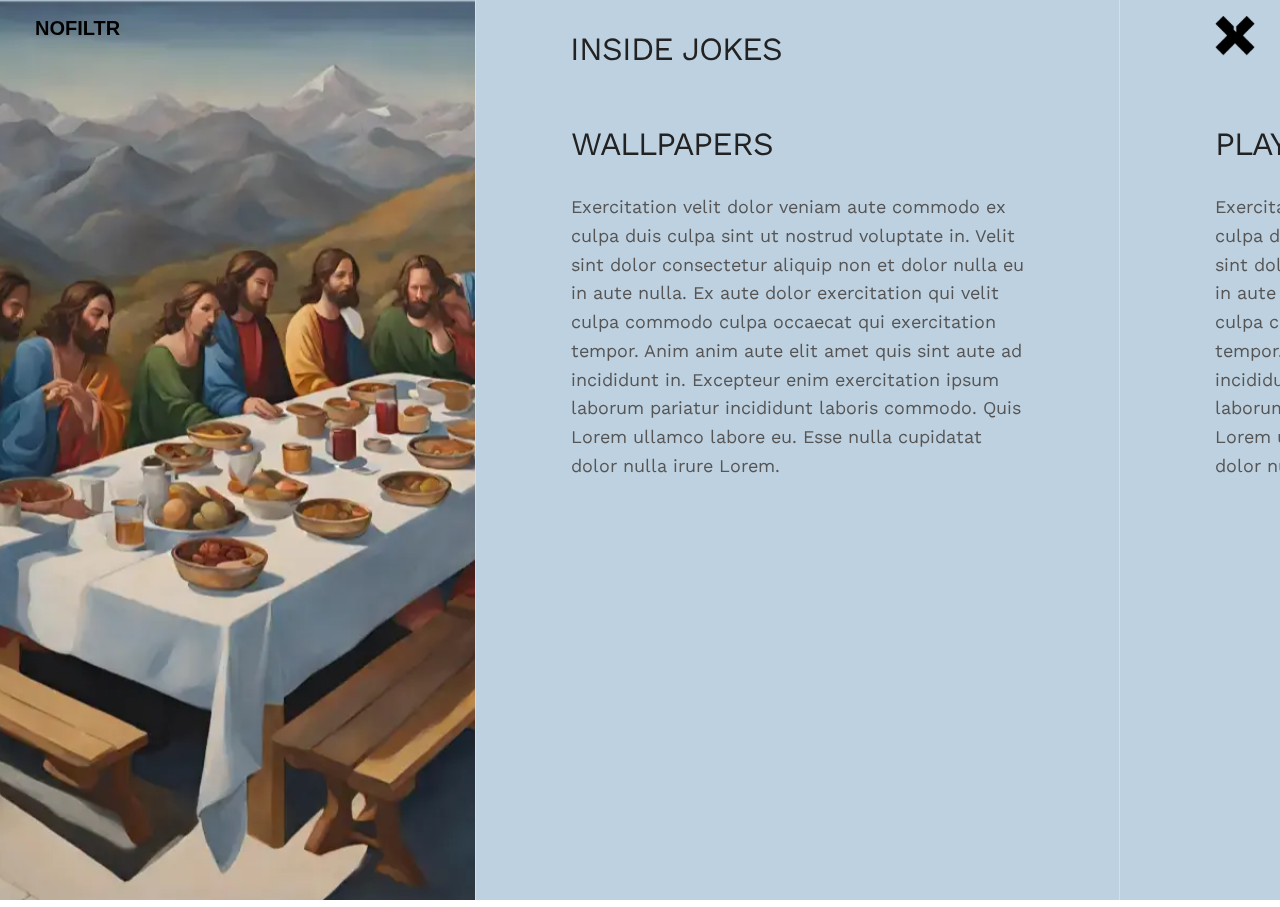
==== inside-jokes.html @ a033dff0 "Initial commit" ====
<!DOCTYPE html>
<html>
	<head>
		<meta charset="utf-8" />
		<meta name="viewport" content="width=device-width, initial-scale=1" />
		<title>Speed Dial</title>
		<link
			href="https://fonts.googleapis.com/css?family=Work+Sans:300,400,500,600,700&display=swap"
			rel="stylesheet" />
		<link rel="stylesheet" href="css/bulma.css" />
		<link rel="stylesheet" href="css/font-awesome.css" />
		<link rel="stylesheet" href="css/linea-arrows-styles.css" />
		<link
			rel="stylesheet"
			href="https://cdnjs.cloudflare.com/ajax/libs/animate.css/4.1.1/animate.min.css" />
		<link rel="stylesheet" href="css/swiper.css" />
		<link rel="stylesheet" href="css/app.css" />
		<script src="js/jquery-3.4.1.min.js"></script>
		<script>
			$(document).ready(function () {
				$("#includedContent").load("/common/header.html");
			});
		</script>
	</head>
	<body style="width: 100%">
		<!-- include header and menu -->
		<div id="includedContent"></div>
		<!-- include header and menu -->
		<div id="wrapper" style="width: 100%; background-color: #bed1e0">
			<div
				class="still-slide work fixed-positioned animate__animated animate__zoomIn"
				data-hash="work-1"
				data-color="#e4c7ae">
				<div class="inner">
					<img src="images/IMG_1639.webp" alt="work 1" />
				</div>
			</div>
			<div class="inner-top">
				<h2 class="is-uppercase">Inside Jokes</h2>
			</div>
			<div
				class="swiper-container is-invisible fixed-right-positioned animate__animated animate__backInLeft"
				id="post-slider">
				<div class="swiper-wrapper">
					<div
						class="swiper-slide service"
						data-hash="work-2"
						data-color="#bed1e0">
						<div class="inner">
							<h2 class="is-uppercase">Wallpapers</h2>
							<p>
								Exercitation velit dolor veniam aute commodo ex culpa duis culpa
								sint ut nostrud voluptate in. Velit sint dolor consectetur
								aliquip non et dolor nulla eu in aute nulla. Ex aute dolor
								exercitation qui velit culpa commodo culpa occaecat qui
								exercitation tempor. Anim anim aute elit amet quis sint aute ad
								incididunt in. Excepteur enim exercitation ipsum laborum
								pariatur incididunt laboris commodo. Quis Lorem ullamco labore
								eu. Esse nulla cupidatat dolor nulla irure Lorem.
							</p>
						</div>
					</div>
					<div
						class="swiper-slide service"
						data-hash="work-2"
						data-color="#bed1e0">
						<div class="inner">
							<h2 class="is-uppercase">PlayList</h2>
							<p>
								Exercitation velit dolor veniam aute commodo ex culpa duis culpa
								sint ut nostrud voluptate in. Velit sint dolor consectetur
								aliquip non et dolor nulla eu in aute nulla. Ex aute dolor
								exercitation qui velit culpa commodo culpa occaecat qui
								exercitation tempor. Anim anim aute elit amet quis sint aute ad
								incididunt in. Excepteur enim exercitation ipsum laborum
								pariatur incididunt laboris commodo. Quis Lorem ullamco labore
								eu. Esse nulla cupidatat dolor nulla irure Lorem.
							</p>
						</div>
					</div>
					<div
						class="swiper-slide service"
						data-hash="work-2"
						data-color="#bed1e0">
						<div class="inner">
							<h2 class="is-uppercase">Movie Posters</h2>
							<p>
								Exercitation velit dolor veniam aute commodo ex culpa duis culpa
								sint ut nostrud voluptate in. Velit sint dolor consectetur
								aliquip non et dolor nulla eu in aute nulla. Ex aute dolor
								exercitation qui velit culpa commodo culpa occaecat qui
								exercitation tempor. Anim anim aute elit amet quis sint aute ad
								incididunt in. Excepteur enim exercitation ipsum laborum
								pariatur incididunt laboris commodo. Quis Lorem ullamco labore
								eu. Esse nulla cupidatat dolor nulla irure Lorem.
							</p>
						</div>
					</div>
					<div
						class="swiper-slide service"
						data-hash="work-2"
						data-color="#bed1e0">
						<div class="inner">
							<h2 class="is-uppercase">Vision Deck</h2>
							<p>
								Exercitation velit dolor veniam aute commodo ex culpa duis culpa
								sint ut nostrud voluptate in. Velit sint dolor consectetur
								aliquip non et dolor nulla eu in aute nulla. Ex aute dolor
								exercitation qui velit culpa commodo culpa occaecat qui
								exercitation tempor. Anim anim aute elit amet quis sint aute ad
								incididunt in. Excepteur enim exercitation ipsum laborum
								pariatur incididunt laboris commodo. Quis Lorem ullamco labore
								eu. Esse nulla cupidatat dolor nulla irure Lorem.
							</p>
						</div>
					</div>
					<div
						class="swiper-slide service next-project"
						data-hash="work-2"
						data-color="#bed1e0">
						<div class="inner has-text-centered">
							<h3 style="margin-bottom: 20px">next</h3>
							<a href="vision.html"
								><img
									src="images/IMG_1636.webp"
									alt="work 2"
									style="border-radius: 16px"
							/></a>
							<h2
								style="font-size: 1.4rem; margin-top: 0px"
								class="is-uppercase">
								Vision
							</h2>
						</div>
					</div>
				</div>
				<!-- /.swiper-wrapper -->
				<a class="scroll-to-beginning"><i class="icon-arrows-slim-left"></i></a>
			</div>
			<!-- /.swiper-container -->
		</div>
		<script src="js/modernizr-custom.js"></script>
		<script src="js/swiper.patched.js"></script>
		<script src="js/app.js"></script>
	</body>
</html>
---- css/linea-arrows-styles.css ----
@font-face {
	font-family: "linea-arrows-10";
	src: url("../fonts/linea-arrows/linea-arrows-10.eot");
	src: url("../fonts/linea-arrows/linea-arrows-10.eot?#iefix")
			format("embedded-opentype"),
		url("../fonts/linea-arrows/linea-arrows-10.woff") format("woff"),
		url("../fonts/linea-arrows/linea-arrows-10.ttf") format("truetype"),
		url("../fonts/linea-arrows/linea-arrows-10.svg#linea-arrows-10")
			format("svg");
	font-weight: normal;
	font-style: normal;
}

[data-icon]:before {
	font-family: "linea-arrows-10" !important;
	content: attr(data-icon);
	font-style: normal !important;
	font-weight: normal !important;
	font-variant: normal !important;
	text-transform: none !important;
	speak: none;
	line-height: 1;
	-webkit-font-smoothing: antialiased;
	-moz-osx-font-smoothing: grayscale;
}

[class^="icon-arrows"]:before,
[class*=" icon-arrows"]:before {
	font-family: "linea-arrows-10" !important;
	font-style: normal !important;
	font-weight: normal !important;
	font-variant: normal !important;
	text-transform: none !important;
	speak: none;
	line-height: 1;
	-webkit-font-smoothing: antialiased;
	-moz-osx-font-smoothing: grayscale;
}

.icon-arrows-anticlockwise:before {
	content: "\e000";
}

.icon-arrows-anticlockwise-dashed:before {
	content: "\e001";
}

.icon-arrows-button-down:before {
	content: "\e002";
}

.icon-arrows-button-off:before {
	content: "\e003";
}

.icon-arrows-button-on:before {
	content: "\e004";
}

.icon-arrows-button-up:before {
	content: "\e005";
}

.icon-arrows-check:before {
	content: "\e006";
}

.icon-arrows-circle-check:before {
	content: "\e007";
}

.icon-arrows-circle-down:before {
	content: "\e008";
}

.icon-arrows-circle-downleft:before {
	content: "\e009";
}

.icon-arrows-circle-downright:before {
	content: "\e00a";
}

.icon-arrows-circle-left:before {
	content: "\e00b";
}

.icon-arrows-circle-minus:before {
	content: "\e00c";
}

.icon-arrows-circle-plus:before {
	content: "\e00d";
}

.icon-arrows-circle-remove:before {
	content: "\e00e";
}

.icon-arrows-circle-right:before {
	content: "\e00f";
}

.icon-arrows-circle-up:before {
	content: "\e010";
}

.icon-arrows-circle-upleft:before {
	content: "\e011";
}

.icon-arrows-circle-upright:before {
	content: "\e012";
}

.icon-arrows-clockwise:before {
	content: "\e013";
}

.icon-arrows-clockwise-dashed:before {
	content: "\e014";
}

.icon-arrows-compress:before {
	content: "\e015";
}

.icon-arrows-deny:before {
	content: "\e016";
}

.icon-arrows-diagonal:before {
	content: "\e017";
}

.icon-arrows-diagonal2:before {
	content: "\e018";
}

.icon-arrows-down:before {
	content: "\e019";
}

.icon-arrows-down-double:before {
	content: "\e01a";
}

.icon-arrows-downleft:before {
	content: "\e01b";
}

.icon-arrows-downright:before {
	content: "\e01c";
}

.icon-arrows-drag-down:before {
	content: "\e01d";
}

.icon-arrows-drag-down-dashed:before {
	content: "\e01e";
}

.icon-arrows-drag-horiz:before {
	content: "\e01f";
}

.icon-arrows-drag-left:before {
	content: "\e020";
}

.icon-arrows-drag-left-dashed:before {
	content: "\e021";
}

.icon-arrows-drag-right:before {
	content: "\e022";
}

.icon-arrows-drag-right-dashed:before {
	content: "\e023";
}

.icon-arrows-drag-up:before {
	content: "\e024";
}

.icon-arrows-drag-up-dashed:before {
	content: "\e025";
}

.icon-arrows-drag-vert:before {
	content: "\e026";
}

.icon-arrows-exclamation:before {
	content: "\e027";
}

.icon-arrows-expand:before {
	content: "\e028";
}

.icon-arrows-expand-diagonal1:before {
	content: "\e029";
}

.icon-arrows-expand-horizontal1:before {
	content: "\e02a";
}

.icon-arrows-expand-vertical1:before {
	content: "\e02b";
}

.icon-arrows-fit-horizontal:before {
	content: "\e02c";
}

.icon-arrows-fit-vertical:before {
	content: "\e02d";
}

.icon-arrows-glide:before {
	content: "\e02e";
}

.icon-arrows-glide-horizontal:before {
	content: "\e02f";
}

.icon-arrows-glide-vertical:before {
	content: "\e030";
}

.icon-arrows-hamburger1:before {
	content: "\e031";
}

.icon-arrows-hamburger-2:before {
	content: "\e032";
}

.icon-arrows-horizontal:before {
	content: "\e033";
}

.icon-arrows-info:before {
	content: "\e034";
}

.icon-arrows-keyboard-alt:before {
	content: "\e035";
}

.icon-arrows-keyboard-cmd:before {
	content: "\e036";
}

.icon-arrows-keyboard-delete:before {
	content: "\e037";
}

.icon-arrows-keyboard-down:before {
	content: "\e038";
}

.icon-arrows-keyboard-left:before {
	content: "\e039";
}

.icon-arrows-keyboard-return:before {
	content: "\e03a";
}

.icon-arrows-keyboard-right:before {
	content: "\e03b";
}

.icon-arrows-keyboard-shift:before {
	content: "\e03c";
}

.icon-arrows-keyboard-tab:before {
	content: "\e03d";
}

.icon-arrows-keyboard-up:before {
	content: "\e03e";
}

.icon-arrows-left:before {
	content: "\e03f";
}

.icon-arrows-left-double-32:before {
	content: "\e040";
}

.icon-arrows-minus:before {
	content: "\e041";
}

.icon-arrows-move:before {
	content: "\e042";
}

.icon-arrows-move2:before {
	content: "\e043";
}

.icon-arrows-move-bottom:before {
	content: "\e044";
}

.icon-arrows-move-left:before {
	content: "\e045";
}

.icon-arrows-move-right:before {
	content: "\e046";
}

.icon-arrows-move-top:before {
	content: "\e047";
}

.icon-arrows-plus:before {
	content: "\e048";
}

.icon-arrows-question:before {
	content: "\e049";
}

.icon-arrows-remove:before {
	content: "\e04a";
}

.icon-arrows-right:before {
	content: "\e04b";
}

.icon-arrows-right-double:before {
	content: "\e04c";
}

.icon-arrows-rotate:before {
	content: "\e04d";
}

.icon-arrows-rotate-anti:before {
	content: "\e04e";
}

.icon-arrows-rotate-anti-dashed:before {
	content: "\e04f";
}

.icon-arrows-rotate-dashed:before {
	content: "\e050";
}

.icon-arrows-shrink:before {
	content: "\e051";
}

.icon-arrows-shrink-diagonal1:before {
	content: "\e052";
}

.icon-arrows-shrink-diagonal2:before {
	content: "\e053";
}

.icon-arrows-shrink-horizonal2:before {
	content: "\e054";
}

.icon-arrows-shrink-horizontal1:before {
	content: "\e055";
}

.icon-arrows-shrink-vertical1:before {
	content: "\e056";
}

.icon-arrows-shrink-vertical2:before {
	content: "\e057";
}

.icon-arrows-sign-down:before {
	content: "\e058";
}

.icon-arrows-sign-left:before {
	content: "\e059";
}

.icon-arrows-sign-right:before {
	content: "\e05a";
}

.icon-arrows-sign-up:before {
	content: "\e05b";
}

.icon-arrows-slide-down1:before {
	content: "\e05c";
}

.icon-arrows-slide-down2:before {
	content: "\e05d";
}

.icon-arrows-slide-left1:before {
	content: "\e05e";
}

.icon-arrows-slide-left2:before {
	content: "\e05f";
}

.icon-arrows-slide-right1:before {
	content: "\e060";
}

.icon-arrows-slide-right2:before {
	content: "\e061";
}

.icon-arrows-slide-up1:before {
	content: "\e062";
}

.icon-arrows-slide-up2:before {
	content: "\e063";
}

.icon-arrows-slim-down:before {
	content: "\e064";
}

.icon-arrows-slim-down-dashed:before {
	content: "\e065";
}

.icon-arrows-slim-left:before {
	content: "\e066";
}

.icon-arrows-slim-left-dashed:before {
	content: "\e067";
}

.icon-arrows-slim-right:before {
	content: "\e068";
}

.icon-arrows-slim-right-dashed:before {
	content: "\e069";
}

.icon-arrows-slim-up:before {
	content: "\e06a";
}

.icon-arrows-slim-up-dashed:before {
	content: "\e06b";
}

.icon-arrows-square-check:before {
	content: "\e06c";
}

.icon-arrows-square-down:before {
	content: "\e06d";
}

.icon-arrows-square-downleft:before {
	content: "\e06e";
}

.icon-arrows-square-downright:before {
	content: "\e06f";
}

.icon-arrows-square-left:before {
	content: "\e070";
}

.icon-arrows-square-minus:before {
	content: "\e071";
}

.icon-arrows-square-plus:before {
	content: "\e072";
}

.icon-arrows-square-remove:before {
	content: "\e073";
}

.icon-arrows-square-right:before {
	content: "\e074";
}

.icon-arrows-square-up:before {
	content: "\e075";
}

.icon-arrows-square-upleft:before {
	content: "\e076";
}

.icon-arrows-square-upright:before {
	content: "\e077";
}

.icon-arrows-squares:before {
	content: "\e078";
}

.icon-arrows-stretch-diagonal1:before {
	content: "\e079";
}

.icon-arrows-stretch-diagonal2:before {
	content: "\e07a";
}

.icon-arrows-stretch-diagonal3:before {
	content: "\e07b";
}

.icon-arrows-stretch-diagonal4:before {
	content: "\e07c";
}

.icon-arrows-stretch-horizontal1:before {
	content: "\e07d";
}

.icon-arrows-stretch-horizontal2:before {
	content: "\e07e";
}

.icon-arrows-stretch-vertical1:before {
	content: "\e07f";
}

.icon-arrows-stretch-vertical2:before {
	content: "\e080";
}

.icon-arrows-switch-horizontal:before {
	content: "\e081";
}

.icon-arrows-switch-vertical:before {
	content: "\e082";
}

.icon-arrows-up:before {
	content: "\e083";
}

.icon-arrows-up-double-33:before {
	content: "\e084";
}

.icon-arrows-upleft:before {
	content: "\e085";
}

.icon-arrows-upright:before {
	content: "\e086";
}

.icon-arrows-vertical:before {
	content: "\e087";
}
---- css/app.css ----
/*
[Table of Contents]
1. Base
2. Site intro slide
3. portfolio gallery
4. service
5. contact info slide
6. post

*/
/* base */
@keyframes spinAround {
	from {
		transform: rotate(0deg);
	}
	to {
		transform: rotate(359deg);
	}
}

html {
	font-size: 112.5%;
}
@media screen and (max-width: 768px) {
	html {
		font-size: 100%;
	}
}

p,
ol,
ul,
blockquote,
figure,
fieldset,
legend,
textarea,
pre,
iframe,
hr {
	line-height: 1.6rem;
	margin-bottom: 1.6rem;
	margin-top: 0rem;
}

html,
body {
	/* position: fixed; */
	overflow: hidden;
	overscroll-behavior: none;
}

html,
body.vertical {
	position: static;
	overflow: auto;
}

body {
	font-family: "Work Sans", sans-serif;
	color: #555;
}

/* Base size and ratio */
h1 {
	font-size: 2.88651rem;
	line-height: 3.456rem;
	margin-top: 2.4rem;
	margin-bottom: 1.6rem;
}

h2 {
	font-size: 1.80203rem;
	line-height: 2.24rem;
	margin-top: 1.6rem;
	margin-bottom: 1.6rem;
}

h3 {
	font-size: 1.60181rem;
	line-height: 1.808rem;
	margin-top: 1.6rem;
	margin-bottom: 0rem;
}

h4 {
	font-size: 1.42383rem;
	line-height: 1.76rem;
	margin-top: 1.6rem;
	margin-bottom: 0rem;
}

h5 {
	font-size: 1.26562rem;
	line-height: 1.6rem;
	margin-top: 1.6rem;
	margin-bottom: 0rem;
}

h6 {
	font-size: 1.125rem;
	line-height: 1.6rem;
	margin-top: 1.6rem;
	margin-bottom: 0rem;
}

h1,
h2,
h3,
h4,
h5,
h6 {
	color: #222;
}

h1 {
	letter-spacing: -2px;
}
@media screen and (max-width: 1023px) {
	h1 {
		font-size: 2.2807rem;
		line-height: 49px;
	}
}
@media screen and (max-width: 768px) {
	h1 {
		font-size: 2.02729rem;
		line-height: 44px;
	}
}

h2 {
	letter-spacing: -1px;
}
@media screen and (max-width: 1023px) {
	h2 {
		font-size: 1.80203rem;
		line-height: 40px;
	}
}
@media screen and (max-width: 768px) {
	h2 {
		font-size: 1.60181rem;
		line-height: 36px;
	}
}

h3 {
	letter-spacing: -1px;
}
@media screen and (max-width: 1023px) {
	h3 {
		letter-spacing: 0;
		font-size: 1.60181rem;
		line-height: 36px;
	}
}
@media screen and (max-width: 768px) {
	h3 {
		font-size: 1.42383rem;
		line-height: 30px;
	}
}

h4 {
	letter-spacing: -1px;
}
@media screen and (max-width: 1023px) {
	h4 {
		letter-spacing: 0;
		font-size: 1.42383rem;
		line-height: 30px;
	}
}
@media screen and (max-width: 768px) {
	h4 {
		font-size: 1.26562rem;
		line-height: 28px;
	}
}

h5 {
	font-weight: 500;
}
@media screen and (max-width: 1023px) {
	h5 {
		font-size: 1.26562rem;
		line-height: 28px;
	}
}
@media screen and (max-width: 768px) {
	h5 {
		font-size: 1.125rem;
		line-height: 26px;
	}
}

h6 {
	font-weight: 600;
}
@media screen and (max-width: 1023px) {
	h6 {
		font-size: 1.125rem;
		line-height: 26px;
	}
}
@media screen and (max-width: 768px) {
	h6 {
		font-size: 1rem;
		line-height: 24px;
	}
}

.small-text {
	font-size: 0.79012rem;
	line-height: 20px;
}

blockquote p {
	font-style: italic;
	position: relative;
}

blockquote footer {
	font-size: 0.88889rem;
	color: #000;
	font-weight: 500;
	margin-bottom: 50px;
	line-height: 1rem;
}

blockquote p::before {
	content: "\201C";
	position: absolute;
	left: -15px;
}

blockquote p::after {
	content: "\201D";
}

a {
	color: #999;
}

#menu-bar {
	width: 100%;
	height: 55px;
	position: fixed;
	/* background-color: #fff; */
	top: 0;
	left: 0;
	/* transform-origin: right top;
	transform: translateX(-100%) rotate(-90deg); */
	z-index: 2;
	transition-property: background-color;
	transition-duration: 200ms;
}
@media screen and (max-width: 768px) {
	#menu-bar {
		height: 40px;
	}
}

/* #menu-bar:hover,
#menu-bar.show-menu {
	background-color: #222;
	border-bottom: 1px solid #555;
}
#menu-bar:hover #menu-icon span,
#menu-bar.show-menu #menu-icon span {
	background: #fff;
}
#menu-bar:hover #logo,
#menu-bar.show-menu #logo {
	color: #fff;
} */

#contact {
	position: fixed;
	top: 16px;
	right: 25px;
	transform-origin: right top;
	color: #333;
	font-size: 0.88889rem;
	z-index: 2;
}
@media screen and (max-width: 768px) {
	#contact {
		right: 35px;
	}
}

#menu-bar:hover,
#menu-bar.show-menu {
	transition-duration: 0;
}

#menu-icon {
	position: absolute;
	top: 50%;
	left: 58%;
	transform: translate3d(-50%, -50%, 0);
	width: 20px;
	height: 13px;
	-webkit-tap-highlight-color: rgba(0, 0, 0, 0);
	-webkit-tap-highlight-color: transparent;
}
#menu-icon span {
	background: #000;
	border: none;
	height: 1px;
	width: 100%;
	position: absolute;
	top: 0;
	left: 0;
	cursor: pointer;
	transition: all 0.25s ease;
	transform-origin: center center;
}
#menu-icon span.middle {
	top: 6px;
}
#menu-icon span.bottom {
	top: 12px;
}

#menu-bar.show-menu #menu-icon .top {
	transform: translateY(6px) translateX(0) rotate(45deg);
}

#menu-bar.show-menu #menu-icon .middle {
	opacity: 0;
}

#menu-bar.show-menu #menu-icon .bottom {
	transform: translateY(-6px) translateX(0) rotate(-45deg);
}

#logo {
	position: absolute;
	top: 50%;
	transform: translateY(-50%);
	left: 35px;
	font-weight: 600;
	color: #000;
	font-family: "Libre Franklin", sans-serif;
	font-size: 20px;
	line-height: 100%;
}

#menu {
	width: 70%;
	background-color: #222;
	height: 100%;
	height: 100vh;
	position: fixed;
	transform: translate3d(-100%, 0, 0);
	margin: 0;
	box-sizing: border-box;
	padding-left: 55px;
	top: 0;
	left: 0;
	color: #fff;
	padding-top: 30px;
}
@media screen and (min-width: 1024px) and (max-width: 1215px) {
	#menu {
		width: 80%;
	}
}
@media screen and (max-width: 1023px) {
	#menu {
		width: 100%;
	}
}
@media screen and (max-width: 768px) {
	#menu {
		padding-left: 40px;
		width: 100%;
	}
}
#menu a {
	color: #fff;
	transition: color 0.05s ease-in-out, padding-left 0.05s ease-in-out;
}
#menu a:hover {
	color: #aaa;
	padding-left: 3px;
}
#menu ul#menu-items {
	margin-left: 40px;
	font-size: 2.56578rem;
	letter-spacing: -2px;
	line-height: 51px;
	position: absolute;
	top: 43%;
	transform: translateY(-30px);
}
#menu ul.socials {
	position: absolute;
	margin-left: 40px;
	font-size: 0.79012rem;
	line-height: 20px;
}
#menu ul.socials a {
	color: #aaa;
}
#menu .contact-infos {
	position: absolute;
	right: 40px;
	color: #aaa;
	max-width: 400px;
	white-space: nowrap;
}
#menu .contact-infos a {
	color: #aaa;
}
#menu #copyright {
	position: absolute;
	bottom: 20px;
	margin-left: 40px;
	color: #777;
	font-size: 0.79012rem;
}

#menu.show-menu {
	transform: translate3d(0, 0, 0);
}

html,
body {
	height: 100%;
}

#wrapper,
#menu {
	transition-property: transform;
	transition-timing-function: ease-in-out;
	transition-duration: 250ms;
	height: 100%;
	height: 100vh;
}

#wrapper.show-menu {
	transform: translate3d(70%, 0, 0);
}
@media screen and (min-width: 1024px) and (max-width: 1215px) {
	#wrapper.show-menu {
		transform: translate3d(80%, 0, 0);
	}
}
@media screen and (max-width: 1023px) {
	#wrapper.show-menu {
		transform: translate3d(100%, 0, 0);
	}
}
@media screen and (max-width: 768px) {
	#wrapper.show-menu {
		transform: translate3d(100%, 0, 0);
	}
}

#wrapper.show-menu .swiper-slide.site-intro {
	padding-left: 40px;
}
#wrapper.show-menu .swiper-slide.site-intro .socials {
	opacity: 0;
}
#wrapper.show-menu .swiper-slide.site-intro .contact-infos {
	opacity: 0;
}

.swiper-container {
	display: block;
	height: 100%;
	width: 100vw;
}
.swiper-container a.scroll-to-beginning {
	position: fixed;
	z-index: 2;
	bottom: 46px;
	right: 26px;
	padding: 0 10px;
}
@media screen and (max-width: 768px) {
	.swiper-container a.scroll-to-beginning {
		bottom: 0px;
	}
}
.swiper-container a.scroll-to-beginning i {
	font-size: 40px;
	color: #333;
	position: relative;
	top: 6px;
	left: 0;
	transition: all 0.3s ease-in-out;
}
.swiper-container a.scroll-to-beginning:hover i {
	left: -10px;
}

.swiper-container.beginning a.scroll-to-beginning {
	opacity: 0;
}

/* Site intro slide */
.swiper-slide {
	position: relative;
	width: 60%;
	box-sizing: border-box;
}

.swiper-slide.site-intro.wide-intro {
	width: 80%;
}
@media screen and (max-width: 1023px) {
	.swiper-slide.site-intro.wide-intro {
		width: 100%;
	}
}
.swiper-slide.site-intro.wide-intro h1 {
	width: 70%;
}

.swiper-slide.site-intro.narrow-intro {
	width: 50%;
}
@media screen and (max-width: 1023px) {
	.swiper-slide.site-intro.narrow-intro {
		width: 100%;
	}
}
.swiper-slide.site-intro.narrow-intro h1 {
	width: 70%;
}

.swiper-slide.site-intro {
	width: 55%;
	padding-left: 95px;
	padding-top: 30px;
	box-sizing: border-box;
}
@media screen and (max-width: 1023px) {
	.swiper-slide.site-intro {
		width: 100%;
	}
}
@media screen and (max-width: 768px) {
	.swiper-slide.site-intro {
		padding-left: 56px;
	}
}
.swiper-slide.site-intro ul.contact-infos,
.swiper-slide.site-intro ul.socials {
	position: absolute;
	font-size: 0.79012rem;
	line-height: 20px;
}
.swiper-slide.site-intro ul.socials {
	left: 310px;
}
@media screen and (max-width: 768px) {
	.swiper-slide.site-intro ul.socials {
		left: 205px;
	}
}
.swiper-slide.site-intro p {
	position: absolute;
	bottom: 20px;
	max-width: 240px;
}
@media screen and (max-width: 768px) {
	.swiper-slide.site-intro p {
		bottom: 70px;
	}
}
.swiper-slide.site-intro p.scroll-hint {
	top: 42%;
	right: 0;
	transform: translate3d(55px, -13px, 0);
	border-bottom: 1px solid #222;
	height: 35px;
	text-indent: -12px;
	line-height: 100%;
	font-size: 0.79012rem;
	color: #333;
	z-index: 3;
	width: 110px;
	opacity: 0;
	animation: Appear 0.5s ease-in-out forwards;
	animation-delay: 1s;
}
@media screen and (max-width: 768px) {
	.swiper-slide.site-intro p.scroll-hint {
		width: 50px;
		transform: translate3d(0px, -13px, 0);
	}
}

.swiper-slide h1 {
	width: 60%;
	margin-top: 0;
	position: absolute;
	top: 43%;
	transform: translate3d(0, -30px, 0);
}
@media screen and (min-width: 1216px) and (max-width: 1407px) {
	.swiper-slide h1 {
		font-size: 2.56578rem;
		line-height: 55px;
	}
}
@media screen and (min-width: 1024px) and (max-width: 1215px) {
	.swiper-slide h1 {
		font-size: 2.2807rem;
		line-height: 49px;
		letter-spacing: -2px;
	}
}
@media screen and (max-width: 1023px) {
	.swiper-slide h1 {
		font-size: 2.56578rem;
		line-height: 55px;
	}
}
@media screen and (max-width: 768px) {
	.swiper-slide h1 {
		font-size: 1.80203rem;
		line-height: 35px;
		letter-spacing: -1px;
	}
}

.swiper-slide .small-text {
	font-size: 0.79012rem;
	line-height: 20px;
	color: #999;
}

@keyframes GalleryLeft {
	0% {
		transform: translate3d(100%, -50%, 0);
	}
	100% {
		transform: translate3d(-50%, -50%, 0);
	}
}

@keyframes ImageLeft {
	0% {
		transform: translate3d(100%, 0, 0);
	}
	100% {
		transform: translate3d(0, 0, 0);
	}
}

@keyframes Appear {
	0% {
		opacity: 0;
	}
	100% {
		opacity: 1;
	}
}

/* galler slide */
.swiper-slide.work {
	width: 30%;
	background: #eee;
	transition-property: background-color;
	transition-duration: 700ms;
	transition-timing-function: ease;
}
@media screen and (max-width: 768px) {
	.swiper-slide.work {
		transition-timing-function: linear;
		transition-duration: 300ms;
	}
}
.swiper-slide.work .inner {
	width: 100%;
	position: absolute;
	top: 50%;
	left: 50%;
	padding-left: 50px;
	transform: translate3d(-50%, -50%, 0);
	animation: GalleryLeft 1s ease-in-out forwards;
}
#gallery {
	/* animation: GalleryLeft 1s ease-in-out forwards; don't forget to set a duration! */
}
@media screen and (max-width: 768px) {
	.swiper-slide.work .inner {
		padding-left: 0;
		width: 70%;
	}
}
.swiper-slide.work .inner a {
	display: block;
	width: 100%;
}
.swiper-slide.work .inner a img,
.swiper-slide.work .inner a video {
	width: 100%;
	display: block;
	border-radius: 16px;
}
.swiper-slide.work .inner p.meta,
.swiper-slide.work .inner p.order,
.swiper-slide.work .inner h2 {
	position: static;
}
.swiper-slide.work .inner p.meta {
	right: 0;
	top: 0;
	text-align: right;
	font-size: 0.88889rem;
	color: #333;
	line-height: 19px;
	transform-origin: right top;
	transform: rotate(-90deg) translate3d(28px, 17px, 0);
	opacity: 0;
	animation: Appear 0.2s ease-in-out forwards;
	animation-delay: 1.2s;
}
@media screen and (max-width: 768px) {
	.swiper-slide.work .inner p.meta {
		font-size: 0.79012rem;
		line-height: 15px;
		transform: rotate(-90deg) translate3d(28px, 7px, 0);
	}
}
.swiper-slide.work .inner p.order {
	left: 0;
	top: 0;
	font-size: 4.62363rem;
	color: #fff;
	font-weight: 600;
	line-height: 100%;
	transform: translate3d(60px, -50%, 0);
	opacity: 0;
	animation: Appear 0.2s ease-in-out forwards;
	animation-delay: 1.2s;
}
@media screen and (max-width: 768px) {
	.swiper-slide.work .inner p.order {
		font-size: 3.65324rem;
		transform: translate3d(10px, -50%, 0);
	}
}
.swiper-slide.work .inner h2 {
	left: auto;
	text-align: center;
	padding-right: 0;
	margin-top: 15px;
	opacity: 0;
	animation: Appear 0.5s ease-in-out forwards;
	animation-delay: 1.2s;
	width: 100%;
	margin-bottom: 0;
	font-size: 1.5rem;
}
@media screen and (min-width: 1216px) and (max-width: 1407px) {
	.swiper-slide.work .inner h2 {
		padding-right: 10px;
	}
}
@media screen and (min-width: 1024px) and (max-width: 1215px) {
	.swiper-slide.work .inner h2 {
		font-size: 1.60181rem;
		line-height: 35px;
		padding-right: 10px;
	}
}
@media screen and (max-width: 1023px) {
	.swiper-slide.work .inner h2 {
		font-size: 1.42383rem;
		line-height: 30px;
		left: 70px;
		padding-right: 10px;
		margin-top: 30px;
		letter-spacing: 0;
	}
}
@media screen and (max-width: 768px) {
	.swiper-slide.work .inner h2 {
		left: 10px;
		font-size: 1.26562rem;
		line-height: 25px;
		padding-right: 10px;
		margin-top: 20px;
	}
}

.project-intro,
.next-project-link {
	position: relative;
	top: 42%;
	transform: translate3d(0, -30px, 0);
}
@media screen and (max-width: 768px) {
	.project-intro,
	.next-project-link {
		top: 41.5%;
	}
}
.project-intro .container,
.next-project-link .container {
	max-width: 1400px;
	padding: 0 30px 0 100px;
}
.project-intro .container p,
.next-project-link .container p {
	font-size: 1.26562rem;
	line-height: 34px;
	letter-spacing: -1px;
}
@media screen and (max-width: 768px) {
	.project-intro .container,
	.next-project-link .container {
		padding: 0 30px 0 65px;
	}
}
.project-intro h2,
.next-project-link h2 {
	font-size: 2.56578rem;
	line-height: 50px;
	margin-top: 0;
}
@media screen and (max-width: 1023px) {
	.project-intro h2,
	.next-project-link h2 {
		font-size: 2.02729rem;
		line-height: 42px;
	}
}
@media screen and (max-width: 768px) {
	.project-intro h2,
	.next-project-link h2 {
		font-size: 1.60181rem;
		line-height: 33px;
	}
}
.project-intro h3,
.next-project-link h3 {
	font-size: 1.42383rem;
}
.project-intro img,
.next-project-link img {
	width: 100%;
}
.project-intro video,
.next-project-link video {
	width: 100%;
}
.project-intro .project-text,
.project-intro .project-quote,
.next-project-link .project-text,
.next-project-link .project-quote {
	margin: 100px 0;
}
@media screen and (max-width: 768px) {
	.project-intro .project-text,
	.project-intro .project-quote,
	.next-project-link .project-text,
	.next-project-link .project-quote {
		margin: 40px 0;
	}
}
.project-intro .project-image.medium,
.next-project-link .project-image.medium {
	width: 70%;
	margin: 0 auto;
}
@media screen and (min-width: 1024px) and (max-width: 1215px) {
	.project-intro .project-image.medium,
	.next-project-link .project-image.medium {
		width: 100%;
		padding: 0 30px 0 100px;
	}
}
@media screen and (max-width: 1023px) {
	.project-intro .project-image.medium,
	.next-project-link .project-image.medium {
		width: 100%;
		padding: 0 30px 0 100px;
	}
}
@media screen and (max-width: 768px) {
	.project-intro .project-image.medium,
	.next-project-link .project-image.medium {
		padding: 0 30px 0 65px;
	}
}
.project-intro .project-image.small,
.next-project-link .project-image.small {
	width: 60%;
	margin: 0 auto;
}
@media screen and (min-width: 1024px) and (max-width: 1215px) {
	.project-intro .project-image.small,
	.next-project-link .project-image.small {
		width: 100%;
		padding: 0 30px 0 100px;
	}
}
@media screen and (max-width: 1023px) {
	.project-intro .project-image.small,
	.next-project-link .project-image.small {
		width: 100%;
		padding: 0 30px 0 100px;
	}
}
@media screen and (max-width: 768px) {
	.project-intro .project-image.small,
	.next-project-link .project-image.small {
		padding: 0 30px 0 65px;
	}
}
.project-intro .things,
.next-project-link .things {
	padding-left: 60px;
	font-size: 1rem;
	color: #999;
	margin-top: -20px;
}
.project-intro .things h4,
.next-project-link .things h4 {
	margin-top: 20px;
	font-size: 1rem;
	letter-spacing: 0;
	font-weight: 500;
}
.project-intro .things a,
.next-project-link .things a {
	color: #333;
	text-decoration: underline;
	font-weight: 500;
}
.project-intro .things p,
.next-project-link .things p {
	line-height: 24px;
	font-size: 0.88889rem;
	letter-spacing: 0;
}
@media screen and (max-width: 768px) {
	.project-intro .things,
	.next-project-link .things {
		padding-left: 0;
	}
}

.next-project-link {
	margin-top: 100px;
	text-align: center;
	background: #eee;
}
@media screen and (max-width: 768px) {
	.next-project-link {
		margin-top: 40px 0;
	}
}
.next-project-link .next-project {
	font-size: 1.42383rem;
	font-weight: 500;
	color: #333;
	margin: 120px 0;
	display: inline-block;
}
.next-project-link .next-project i {
	font-size: 28px;
	position: relative;
	top: 6px;
	left: 5px;
	transition: all 0.15s ease-in-out;
}
@media screen and (max-width: 768px) {
	.next-project-link .next-project {
		margin: 60px 0;
	}
}
.next-project-link .next-project:hover i {
	left: 10px;
}

.swiper-slide.wide-image.about {
	animation: ImageLeft 1s ease-in-out forwards;
}

.swiper-slide.wide-image {
	width: auto;
	padding: 0;
}
.swiper-slide.wide-image img {
	width: auto;
	height: 100vh;
}

@keyframes BackgroundAnimated-t-b {
	0% {
		background-position: 0 0;
	}
	100% {
		background-position: 0 100px;
	}
}

@keyframes BackgroundAnimated-l-r {
	0% {
		background-position: 0 0;
	}
	100% {
		background-position: 100px 0;
	}
}

@keyframes BackgroundAnimated-r-l {
	0% {
		background-position: 100px 0;
	}
	100% {
		background-position: 0 0;
	}
}

.swiper-slide.service {
	width: 40%;
	min-width: 500px;
	padding: 0 95px;
	border-left: 1px solid #ddd;
}
@media screen and (max-width: 768px) {
	.swiper-slide.service {
		padding: 0 55px;
		width: 100%;
	}
}
.swiper-slide.service .inner {
	position: relative;
	top: 45%;
	transform: translate3d(0, -50%, 0);
}
.swiper-slide.service .inner .icon {
	width: 150px;
	height: 150px;
	background-color: #fff;
	background-position: 0 0;
	position: absolute;
	top: -180px;
}
.swiper-slide.service .inner #icon-1 {
	background-image: url(../images/service-1.png);
}
.swiper-slide.service .inner #icon-2 {
	background-image: url(../images/service-2.png);
}
.swiper-slide.service .inner #icon-3 {
	background-image: url(../images/service-3.png);
}

.swiper-slide.service:hover #icon-1 {
	animation: BackgroundAnimated-t-b 2s linear infinite;
}

.swiper-slide.service:hover #icon-2 {
	animation: BackgroundAnimated-l-r 2s linear infinite;
}

.swiper-slide.service:hover #icon-3 {
	animation: BackgroundAnimated-r-l 2s linear infinite;
}

.swiper-slide.service.last {
	border-right: 1px solid #ddd;
	border-left: 1px solid #ddd;
}

.swiper-slide.clients {
	width: 1024px;
	background: #444;
	padding: 0 95px;
}
.swiper-slide.clients .inner {
	position: relative;
	transform: translate3d(0, -50%, 0);
	top: 50%;
}
@media screen and (max-width: 768px) {
	.swiper-slide.clients .inner .column {
		width: 24%;
		display: inline-block;
	}
}

.swiper-slide.contact-info {
	width: 710px;
	padding-left: 150px;
}
@media screen and (max-width: 768px) {
	.swiper-slide.contact-info {
		padding-left: 56px;
		width: 100%;
	}
}
.swiper-slide.contact-info .inner {
	position: absolute;
	transform: translate3d(0, -30px, 0);
	top: 43%;
}
.swiper-slide.contact-info .inner h2 {
	font-size: 2.2807rem;
	margin-top: 0;
}
@media screen and (max-width: 768px) {
	.swiper-slide.contact-info .inner h2 {
		font-size: 1.60181rem;
	}
}
.swiper-slide.contact-info .inner h2 a {
	color: #333;
}
.swiper-slide.contact-info .inner h2 i {
	font-size: 40px;
	position: relative;
	top: 8px;
	left: 10px;
	transition: all 0.2s ease-in-out;
}
@media screen and (max-width: 768px) {
	.swiper-slide.contact-info .inner h2 i {
		font-size: 30px;
	}
}
.swiper-slide.contact-info .inner h2:hover i {
	left: 18px;
}
.swiper-slide.contact-info .inner p.address {
	margin-top: 84px;
}
@media screen and (max-width: 768px) {
	.swiper-slide.contact-info .inner p.address {
		margin-top: 55px;
	}
}
.swiper-slide.contact-info .inner ul.contact-infos {
	margin-top: 30px;
}

.swiper-slide.contact-info.all-contact-infos {
	padding-left: 95px;
}
@media screen and (max-width: 768px) {
	.swiper-slide.contact-info.all-contact-infos {
		padding-left: 55px;
	}
}
.swiper-slide.contact-info.all-contact-infos .inner {
	top: 50%;
	transform: translate3d(0, -50%, 0);
	color: #999;
}
.swiper-slide.contact-info.all-contact-infos .inner h2 {
	font-size: 1.125rem;
	margin-top: 42px;
	margin-bottom: 0;
	font-weight: 500;
}
.swiper-slide.contact-info.all-contact-infos .inner ul.contact-infos {
	margin-top: 0;
}
.swiper-slide.contact-info.all-contact-infos .inner .main-infos {
	width: 300px;
}

/* post */
.swiper-slide.post {
	border-right: 1px solid #ddd;
	width: 27%;
}
@media screen and (min-width: 1024px) and (max-width: 1215px) {
	.swiper-slide.post {
		width: 40%;
	}
}
@media screen and (min-width: 1216px) and (max-width: 1407px) {
	.swiper-slide.post {
		width: 35%;
	}
}
.swiper-slide.post .inner {
	width: 100%;
}
.swiper-slide.post .top-wrapper {
	padding: 30px;
}
.swiper-slide.post .top-wrapper time {
	color: #999;
	font-size: 0.79012rem;
}
.swiper-slide.post .top-wrapper h2 a {
	color: #333;
}
.swiper-slide.post .top-wrapper h2 {
	font-size: 1.60181rem;
	line-height: 33px;
}
@media screen and (max-width: 768px) {
	.swiper-slide.post .top-wrapper h2 {
		font-size: 1.42383rem;
		line-height: 30px;
		margin-top: 20px;
	}
}
.swiper-slide.post a.read-more-link {
	padding: 30px;
	color: #333;
	display: inline-block;
}
.swiper-slide.post a.read-more-link i {
	font-size: 20px;
	position: relative;
	top: 5px;
	transition: all 0.15s ease-in-out;
}
.swiper-slide.post a.read-more-link:hover i {
	padding-left: 5px;
}
.swiper-slide.post .content-wrapper {
	position: absolute;
	width: 100%;
	top: 37%;
}
@media screen and (max-width: 768px) {
	.swiper-slide.post .content-wrapper {
		top: 34%;
	}
}
.swiper-slide.post .content-wrapper p {
	margin: 30px;
}
@media screen and (max-width: 768px) {
	.swiper-slide.post .content-wrapper p {
		display: none;
	}
}
.swiper-slide.post a.post-image {
	width: 100%;
	height: 100%;
	display: block;
	overflow: hidden;
}
.swiper-slide.post a.post-image img {
	width: 100%;
	animation: ImageLeft 0.7s ease-in-out forwards;
	object-fit: cover;
	height: 50%;
	max-height: 260px;
}
@media screen and (max-width: 768px) {
	.swiper-slide.post a.post-image img {
		max-height: 260px;
	}
}

.swiper-slide.post.featured-post {
	margin-left: 55px;
	width: 54%;
}
@media screen and (max-width: 768px) {
	.swiper-slide.post.featured-post {
		margin-left: 40px;
	}
}
@media screen and (min-width: 1024px) and (max-width: 1215px) {
	.swiper-slide.post.featured-post {
		width: 80%;
	}
}
@media screen and (min-width: 1216px) and (max-width: 1407px) {
	.swiper-slide.post.featured-post {
		width: 70%;
	}
}
.swiper-slide.post.featured-post .top-wrapper {
	width: 50%;
	margin-left: 50%;
}
@media screen and (max-width: 1023px) {
	.swiper-slide.post.featured-post .top-wrapper {
		width: 100%;
		margin-left: 0;
	}
}
.swiper-slide.post.featured-post a.read-more-link {
	margin-left: 50%;
}
@media screen and (max-width: 1023px) {
	.swiper-slide.post.featured-post a.read-more-link {
		margin-left: 0;
	}
}
.swiper-slide.post.featured-post .content-wrapper {
	height: 63%;
}
@media screen and (max-width: 768px) {
	.swiper-slide.post.featured-post .content-wrapper {
		height: auto;
	}
}
.swiper-slide.post.featured-post .content-wrapper p {
	position: absolute;
	right: 0;
	top: 50%;
	width: 50%;
	height: 50%;
	margin: 30px;
	background: #fff;
}
.swiper-slide.post.featured-post a.post-image {
	width: 100%;
	height: 100%;
	display: block;
}
.swiper-slide.post.featured-post a.post-image img {
	width: 100%;
	object-fit: cover;
	height: 100%;
	max-height: 100%;
}
@media screen and (max-width: 768px) {
	.swiper-slide.post.featured-post a.post-image img {
		max-height: 260px;
	}
}

.swiper-slide.post.load-more {
	text-align: center;
}
.swiper-slide.post.load-more .inner {
	position: absolute;
	transform: translate3d(0, -10px, 0);
	top: 43%;
}

section.blog-post {
	padding: 100px 95px;
}
@media screen and (max-width: 768px) {
	section.blog-post {
		padding: 55px 35px 55px 65px;
	}
}
section.blog-post .meta {
	margin-bottom: 1.5rem;
	font-size: 0.79012rem;
}
section.blog-post .meta time {
	display: inline-block;
	margin-right: 15px;
}
section.blog-post .meta ul.tags {
	line-height: 1rem;
	margin-top: 0;
	display: inline-block;
}
section.blog-post .meta ul.tags li {
	display: inline-block;
}
section.blog-post ul {
	list-style: disc;
}
section.blog-post img {
	margin: 30px 0 55px;
}
section.blog-post .tags {
	margin-top: 50px;
}
section.blog-post .tags strong {
	font-weight: 600;
}
section.blog-post .tags a {
	margin-left: 5px;
}
section.blog-post .comments {
	margin-top: 100px;
}
@media screen and (max-width: 768px) {
	section.blog-post .comments {
		margin-top: 60px;
	}
}
section.blog-post .comments .media + .media {
	padding-top: 1.5rem;
}
section.blog-post .comments .media .media {
	padding-top: 1.5rem;
}
section.blog-post .comments small {
	font-size: 0.79012rem;
}
section.blog-post .media-left img {
	margin: 0;
}
section.blog-post .media-content p {
	margin-bottom: 0;
}
section.blog-post .media-content p strong {
	color: #555;
	font-weight: 600;
	font-size: 17px;
}
section.blog-post .comment_form {
	margin-top: 100px;
}
@media screen and (max-width: 768px) {
	section.blog-post .comment_form {
		margin-top: 60px;
	}
}
section.blog-post .comment_form form input {
	margin-bottom: 20px;
}
section.blog-post .comment_form form input.button {
	font-weight: 500;
	padding: 0 20px;
}

.more-posts {
	padding: 0 95px 100px;
}
@media screen and (max-width: 768px) {
	.more-posts {
		padding: 0 35px 55px 65px;
	}
}
@media screen and (max-width: 768px) {
	.more-posts {
		margin-top: 40px 0;
	}
}
.more-posts .read-more {
	font-size: 1.42383rem;
	font-weight: 500;
	letter-spacing: -1px;
	color: #333;
	display: inline-block;
}
.more-posts .read-more i {
	font-size: 28px;
	position: relative;
	top: 6px;
	transition: all 0.15s ease-in-out;
}
@media screen and (max-width: 768px) {
	.more-posts .read-more {
		font-size: 1.26562rem;
	}
}
.more-posts .read-more:hover i {
	padding-left: 5px;
}

@media screen and (max-height: 700px) {
	.swiper-slide.service .inner .icon {
		width: 100px;
		height: 100px;
		top: -130px;
	}
	.swiper-slide.contact-info .inner p.address {
		margin-top: 56px;
	}
}
@media screen and (max-height: 700px) and (max-width: 768px) {
	.swiper-slide.contact-info .inner p.address {
		margin-top: 55px;
	}
}

@media screen and (max-height: 700px) {
	.swiper-slide.contact-info .inner h2 {
		font-size: 1.80203rem;
		margin-top: 0;
	}
}
@media screen and (max-height: 700px) and (max-width: 768px) {
	.swiper-slide.contact-info .inner h2 {
		font-size: 1.60181rem;
	}
}

@media screen and (max-height: 700px) {
	#menu-icon {
		left: 59%;
	}
}

@media screen and (max-height: 700px) and (min-width: 1408px) {
	.swiper-slide.work {
		width: 40%;
	}
}

@media screen and (max-height: 700px) and (min-width: 1216px) and (max-width: 1407px) {
	.swiper-slide.work {
		width: 50%;
	}
}

@media screen and (max-height: 700px) and (max-width: 1023px) {
	.swiper-slide.work {
		width: 100%;
	}
}

@media screen and (max-height: 700px) {
	.swiper-slide.work .inner {
		top: 46%;
	}
	.swiper-slide.work .inner p.meta {
		display: none;
	}
	.swiper-slide.work .inner a img,
	.swiper-slide.work .inner a video {
		width: auto;
		max-height: 300px;
	}
	.swiper-slide.work .inner h2 {
		font-size: 1.42383rem;
		line-height: 30px;
		padding-right: 10px;
		margin-top: 20px;
		left: 80px;
		max-width: 400px;
	}
}
@media screen and (max-height: 700px) and (min-width: 1216px) and (max-width: 1407px) {
	.swiper-slide.work .inner h2 {
		padding-right: 10px;
	}
}
@media screen and (max-height: 700px) and (min-width: 1024px) and (max-width: 1215px) {
	.swiper-slide.work .inner h2 {
		font-size: 1.42383rem;
		line-height: 30px;
		padding-right: 10px;
	}
}
@media screen and (max-height: 700px) and (max-width: 1023px) {
	.swiper-slide.work .inner h2 {
		font-size: 1.42383rem;
		line-height: 30px;
		left: 70px;
		padding-right: 10px;
		margin-top: 20px;
		letter-spacing: 0;
	}
}
@media screen and (max-height: 700px) and (max-width: 768px) {
	.swiper-slide.work .inner h2 {
		left: 10px;
		font-size: 1.26562rem;
		line-height: 25px;
		padding-right: 10px;
	}
}

@media screen and (max-height: 700px) {
	#menu ul#menu-items {
		font-size: 1.42383rem;
		letter-spacing: -1px;
		line-height: 34px;
	}
	.swiper-slide h1 {
		font-size: 2.02729rem;
		line-height: 40px;
	}
}
@media screen and (max-height: 700px) and (min-width: 1216px) and (max-width: 1407px) {
	.swiper-slide h1 {
		font-size: 2.02729rem;
		line-height: 40px;
		letter-spacing: -1px;
	}
}
@media screen and (max-height: 700px) and (min-width: 1024px) and (max-width: 1215px) {
	.swiper-slide h1 {
		font-size: 2.02729rem;
		line-height: 40px;
		letter-spacing: -1px;
	}
}
@media screen and (max-height: 700px) and (max-width: 1023px) {
	.swiper-slide h1 {
		font-size: 2.02729rem;
		line-height: 40px;
		letter-spacing: -1px;
	}
}
@media screen and (max-height: 700px) and (max-width: 768px) {
	.swiper-slide h1 {
		font-size: 1.80203rem;
		line-height: 35px;
		letter-spacing: -1px;
	}
}

@media screen and (max-width: 375px) {
	.swiper-slide.site-intro.wide-intro h1 {
		width: 65%;
	}
	.swiper-slide h1 {
		font-size: 1.26562rem;
		line-height: 30px;
	}
	.swiper-slide.contact-info .inner h2 {
		font-size: 1.26562rem;
		line-height: 30px;
	}
}

@media screen and (max-height: 500px) {
	.swiper-slide.clients .inner .column {
		padding: 0;
	}
	.swiper-slide.clients .inner .column img {
		height: 80px;
	}
}
@media screen and (max-height: 500px) and (max-width: 768px) {
	.swiper-slide.clients .inner .column {
		width: 24%;
		display: inline-block;
	}
}

@media screen and (max-height: 500px) {
	.swiper-slide.contact-info.all-contact-infos .inner h2 {
		margin-top: 0;
	}
	.swiper-slide.contact-info.all-contact-infos .socials-wrapper {
		float: right;
		position: absolute;
		top: 0;
		left: 350px;
	}
	.swiper-slide.post .inner .top-wrapper h2 {
		margin-top: 0px;
		font-size: 1.42383rem;
		line-height: 30px;
	}
	.swiper-slide.post a.read-more-link {
		display: none;
	}
	.swiper-slide.service .inner {
		top: 40%;
	}
	.swiper-slide.service .inner h2 {
		font-size: 1.42383rem;
		line-height: 30px;
	}
	.swiper-slide.service .inner .icon {
		width: 100px;
		height: 50px;
		top: -80px;
	}
	.swiper-slide.contact-info .inner p.address {
		margin-top: 30px;
	}
}
@media screen and (max-height: 500px) and (max-width: 768px) {
	.swiper-slide.contact-info .inner p.address {
		margin-top: 30px;
	}
}

@media screen and (max-height: 500px) {
	.swiper-slide.contact-info .inner h2 {
		font-size: 1.42383rem;
		margin-top: 0;
	}
}
@media screen and (max-height: 500px) and (max-width: 768px) {
	.swiper-slide.contact-info .inner h2 {
		font-size: 1.42383rem;
	}
}

@media screen and (max-height: 500px) {
	#menu-icon {
		left: 60%;
	}
}

@media screen and (max-height: 500px) and (min-width: 1408px) {
	.swiper-slide.work {
		width: 30%;
	}
}

@media screen and (max-height: 500px) and (min-width: 1216px) and (max-width: 1407px) {
	.swiper-slide.work {
		width: 40%;
	}
}

@media screen and (max-height: 500px) and (min-width: 1024px) and (max-width: 1215px) {
	.swiper-slide.work {
		width: 50%;
	}
}

@media screen and (max-height: 500px) and (max-width: 1023px) {
	.swiper-slide.work {
		width: 70%;
	}
}

@media screen and (max-height: 500px) and (max-width: 768px) {
	.swiper-slide.work {
		width: 50%;
	}
}

@media screen and (max-height: 500px) {
	.swiper-slide.work .inner {
		top: 40%;
	}
	.swiper-slide.work .inner p.meta {
		display: none;
	}
	.swiper-slide.work .inner a img,
	.swiper-slide.work .inner a video {
		max-height: 150px;
	}
	.swiper-slide.work .inner p.order {
		font-size: 3.65324rem;
	}
	.swiper-slide.work .inner h2 {
		max-width: 300px;
		font-size: 1.125rem;
		line-height: 20px;
		padding-right: 10px;
		margin-top: 20px;
		left: 60px;
	}
}
@media screen and (max-height: 500px) and (min-width: 1216px) and (max-width: 1407px) {
	.swiper-slide.work .inner h2 {
		padding-right: 10px;
	}
}
@media screen and (max-height: 500px) and (min-width: 1024px) and (max-width: 1215px) {
	.swiper-slide.work .inner h2 {
		font-size: 1.125rem;
		line-height: 20px;
		padding-right: 10px;
	}
}
@media screen and (max-height: 500px) and (max-width: 1023px) {
	.swiper-slide.work .inner h2 {
		font-size: 1.125rem;
		line-height: 20px;
		left: 60px;
		padding-right: 10px;
		margin-top: 20px;
		letter-spacing: 0;
	}
}
@media screen and (max-height: 500px) and (max-width: 768px) {
	.swiper-slide.work .inner h2 {
		left: 10px;
		font-size: 1.125rem;
		line-height: 20px;
		padding-right: 10px;
	}
}

@media screen and (max-height: 500px) {
	#menu ul.socials,
	#menu #copyright,
	#menu .contact-infos {
		display: none;
	}
	#menu ul#menu-items {
		font-size: 1.26562rem;
		letter-spacing: -1px;
		line-height: 30px;
	}
	.swiper-slide h1 {
		font-size: 1.42383rem;
		line-height: 30px;
		letter-spacing: -1px;
	}
}
@media screen and (max-height: 500px) and (min-width: 1216px) and (max-width: 1407px) {
	.swiper-slide h1 {
		font-size: 1.42383rem;
		line-height: 30px;
		letter-spacing: -1px;
	}
}
@media screen and (max-height: 500px) and (min-width: 1024px) and (max-width: 1215px) {
	.swiper-slide h1 {
		font-size: 1.42383rem;
		line-height: 30px;
		letter-spacing: -1px;
	}
}
@media screen and (max-height: 500px) and (max-width: 1023px) {
	.swiper-slide h1 {
		font-size: 1.42383rem;
		line-height: 30px;
		letter-spacing: -1px;
	}
}
@media screen and (max-height: 500px) and (max-width: 768px) {
	.swiper-slide h1 {
		font-size: 1.42383rem;
		line-height: 30px;
		letter-spacing: -1px;
	}
}

@media screen and (max-height: 500px) {
	p.intro-text {
		display: none;
	}
}
.fixed-positioned {
	float: left;
	width: 475px;
	height: 100%;
}
.fixed-positioned .inner,
.fixed-positioned .inner a,
.fixed-positioned .inner img {
	height: 100%;
}
.fixed-positioned .inner img {
	object-fit: cover;
}
.fixed-positioned .inner a img {
	width: 100%;
	object-fit: cover;
}
.fixed-right-positioned {
	width: calc(100% - 475px);
	float: left;
}
.fixed-right-positioned .swiper-slide.service {
	width: 80%;
}
.fixed-right-positioned .swiper-slide.service.next-project .inner {
	width: 350px;
	top: 50px;
	transform: none;
	margin: auto;
}
.fixed-right-positioned .swiper-slide.service.next-project .inner img {
	border-radius: 16px;
}
.fixed-right-positioned .swiper-slide.service.next-project .inner h2 {
	margin-top: 15px;
	margin-bottom: 0;
	font-size: 1.4rem !important;
}
.fixed-right-positioned .swiper-slide.service .inner {
	width: 100%;
	top: 95px;
	transform: none;
}
.inner-top {
	position: fixed;
	top: 0;
	left: 475px;
	z-index: 9;
	padding-left: 95px;
}
.small-text {
	color: #999;
	font-size: 0.79012rem;
	line-height: 20px;
}
.address.small-text {
	margin-top: 84px;
}
.contact-info-heading {
	font-size: 2.2807rem !important;
	margin-top: 0;
	color: #222 !important;
}
.contact-info-heading a {
	color: #222 !important;
}
.contact-info-heading .icon-arrows-slim-right {
	font-size: 40px;
	left: 10px;
	position: relative;
	top: 8px;
	transition: all 0.2s ease-in-out;
}
.contact-infos {
	text-align: left;
}
.swiper-slide.service .inner-top h2 {
	letter-spacing: 0.8rem;
}
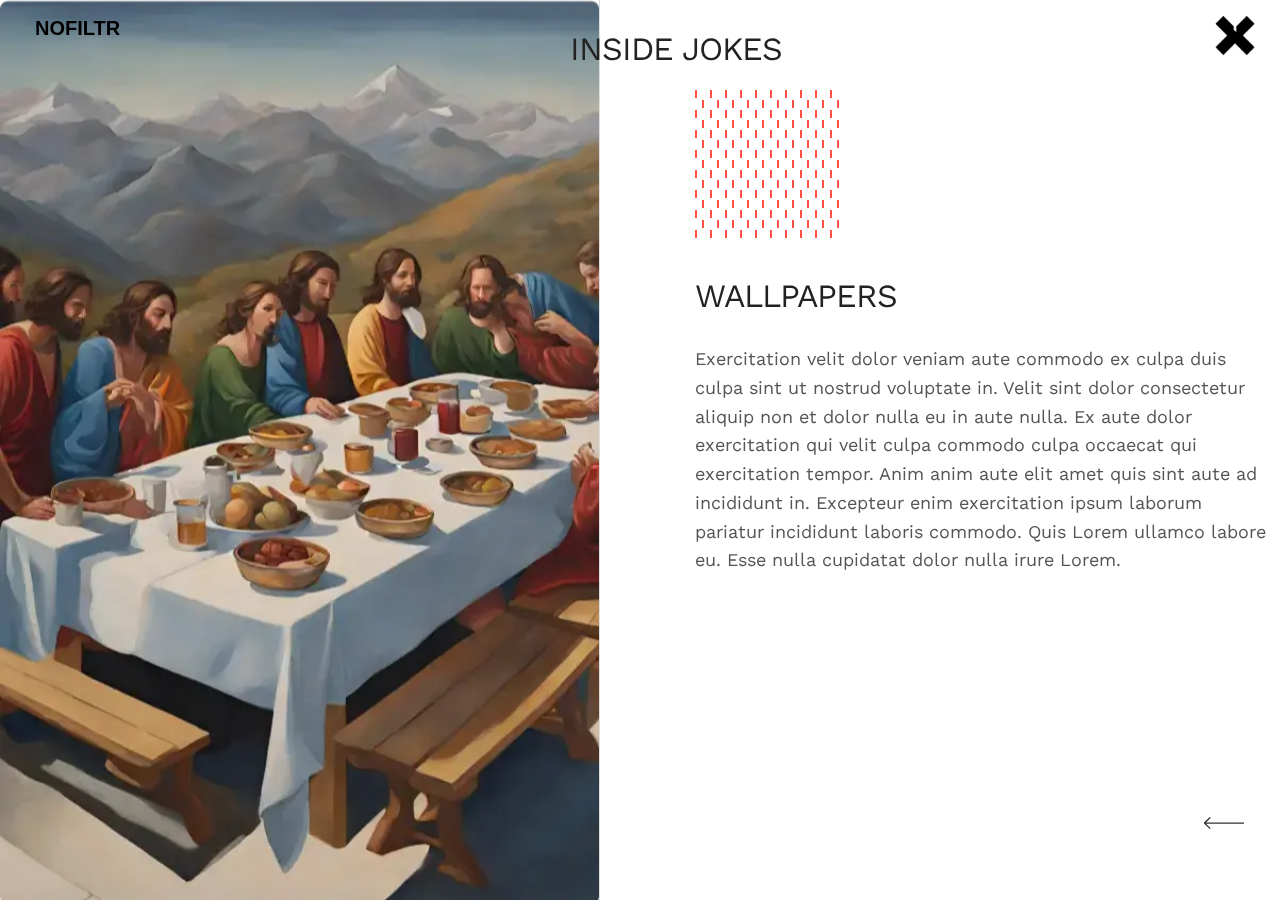
==== commit 1b05a35a: "Fixed template structure" ====
--- a/inside-jokes.html
+++ b/inside-jokes.html
@@ -26,27 +26,20 @@
 		<!-- include header and menu -->
 		<div id="includedContent"></div>
 		<!-- include header and menu -->
-		<div id="wrapper" style="width: 100%; background-color: #bed1e0">
-			<div
-				class="still-slide work fixed-positioned animate__animated animate__zoomIn"
-				data-hash="work-1"
-				data-color="#e4c7ae">
-				<div class="inner">
-					<img src="images/IMG_1639.webp" alt="work 1" />
-				</div>
-			</div>
+		<div id="wrapper" style="width: 100%">
 			<div class="inner-top">
 				<h2 class="is-uppercase">Inside Jokes</h2>
 			</div>
-			<div
-				class="swiper-container is-invisible fixed-right-positioned animate__animated animate__backInLeft"
-				id="post-slider">
+			<div class="swiper-container is-invisible" id="about">
 				<div class="swiper-wrapper">
-					<div
-						class="swiper-slide service"
-						data-hash="work-2"
-						data-color="#bed1e0">
+					<div class="swiper-slide about wide-image">
 						<div class="inner">
+							<img src="images/IMG_1639.webp" alt="IMG_1639" />
+						</div>
+					</div>
+					<div class="swiper-slide service">
+						<div class="inner">
+							<div class="icon" id="icon-3"></div>
 							<h2 class="is-uppercase">Wallpapers</h2>
 							<p>
 								Exercitation velit dolor veniam aute commodo ex culpa duis culpa
@@ -60,12 +53,10 @@
 							</p>
 						</div>
 					</div>
-					<div
-						class="swiper-slide service"
-						data-hash="work-2"
-						data-color="#bed1e0">
+					<div class="swiper-slide service">
 						<div class="inner">
-							<h2 class="is-uppercase">PlayList</h2>
+							<div class="icon" id="icon-2"></div>
+							<h2 class="is-uppercase">Playlist</h2>
 							<p>
 								Exercitation velit dolor veniam aute commodo ex culpa duis culpa
 								sint ut nostrud voluptate in. Velit sint dolor consectetur
@@ -78,11 +69,9 @@
 							</p>
 						</div>
 					</div>
-					<div
-						class="swiper-slide service"
-						data-hash="work-2"
-						data-color="#bed1e0">
+					<div class="swiper-slide service">
 						<div class="inner">
+							<div class="icon" id="icon-3"></div>
 							<h2 class="is-uppercase">Movie Posters</h2>
 							<p>
 								Exercitation velit dolor veniam aute commodo ex culpa duis culpa
@@ -96,11 +85,9 @@
 							</p>
 						</div>
 					</div>
-					<div
-						class="swiper-slide service"
-						data-hash="work-2"
-						data-color="#bed1e0">
+					<div class="swiper-slide service">
 						<div class="inner">
+							<div class="icon" id="icon-3"></div>
 							<h2 class="is-uppercase">Vision Deck</h2>
 							<p>
 								Exercitation velit dolor veniam aute commodo ex culpa duis culpa
@@ -114,27 +101,80 @@
 							</p>
 						</div>
 					</div>
-					<div
-						class="swiper-slide service next-project"
-						data-hash="work-2"
-						data-color="#bed1e0">
-						<div class="inner has-text-centered">
-							<h3 style="margin-bottom: 20px">next</h3>
-							<a href="vision.html"
-								><img
-									src="images/IMG_1636.webp"
-									alt="work 2"
-									style="border-radius: 16px"
-							/></a>
-							<h2
-								style="font-size: 1.4rem; margin-top: 0px"
-								class="is-uppercase">
-								Vision
+					<div class="swiper-slide site-intro narrow-intro">
+						<div class="inner">
+							<h1>
+								We are happy,<br />
+								because our clients are happy.
+							</h1>
+							<p class="small-text intro-text">
+								<a href="#">We're ready to work with you.</a>
+							</p>
+						</div>
+					</div>
+					<div class="swiper-slide clients">
+						<div class="inner">
+							<div class="columns is-multiline">
+								<div class="column is-one-quarter">
+									<img src="images/client-1.png" alt="" />
+								</div>
+								<div class="column is-one-quarter">
+									<img src="images/client-2.png" alt="" />
+								</div>
+								<div class="column is-one-quarter">
+									<img src="images/client-3.png" alt="" />
+								</div>
+								<div class="column is-one-quarter">
+									<img src="images/client-4.png" alt="" />
+								</div>
+								<div class="column is-one-quarter">
+									<img src="images/client-5.png" alt="" />
+								</div>
+								<div class="column is-one-quarter">
+									<img src="images/client-6.png" alt="" />
+								</div>
+								<div class="column is-one-quarter">
+									<img src="images/client-4.png" alt="" />
+								</div>
+								<div class="column is-one-quarter">
+									<img src="images/client-2.png" alt="" />
+								</div>
+								<div class="column is-one-quarter">
+									<img src="images/client-3.png" alt="" />
+								</div>
+								<div class="column is-one-quarter">
+									<img src="images/client-2.png" alt="" />
+								</div>
+								<div class="column is-one-quarter">
+									<img src="images/client-1.png" alt="" />
+								</div>
+								<div class="column is-one-quarter">
+									<img src="images/client-5.png" alt="" />
+								</div>
+							</div>
+						</div>
+					</div>
+
+					<div class="swiper-slide contact-info">
+						<div class="inner">
+							<h2>
+								<a href="/">Back</a><i class="icon-arrows-slim-right"></i>
 							</h2>
+							<p class="address small-text">
+								6000 King, Ste. 2009 <br />
+								Los Angeles, CA 80016, USA
+							</p>
+							<ul class="contact-infos small-text">
+								<li>
+									<a href="mailto:nofilter@info.com">nofilter@info.com</a>
+								</li>
+								<li>+36 4587 9012</li>
+							</ul>
 						</div>
 					</div>
 				</div>
 				<!-- /.swiper-wrapper -->
+
 				<a class="scroll-to-beginning"><i class="icon-arrows-slim-left"></i></a>
 			</div>
 			<!-- /.swiper-container -->
--- a/css/app.css
+++ b/css/app.css
@@ -1026,7 +1026,7 @@
 }
 
 .swiper-slide.service {
-	width: 40%;
+	width: 60%;
 	min-width: 500px;
 	padding: 0 95px;
 	border-left: 1px solid #ddd;
@@ -1039,16 +1039,16 @@
 }
 .swiper-slide.service .inner {
 	position: relative;
-	top: 45%;
-	transform: translate3d(0, -50%, 0);
+	top: 90px;
+	/* transform: translate3d(0, -50%, 0); */
 }
 .swiper-slide.service .inner .icon {
 	width: 150px;
 	height: 150px;
 	background-color: #fff;
 	background-position: 0 0;
-	position: absolute;
-	top: -180px;
+	position: static;
+	top: 0;
 }
 .swiper-slide.service .inner #icon-1 {
 	background-image: url(../images/service-1.png);
@@ -1829,8 +1829,6 @@
 	}
 }
 .fixed-positioned {
-	float: left;
-	width: 475px;
 	height: 100%;
 }
 .fixed-positioned .inner,
@@ -1844,10 +1842,6 @@
 .fixed-positioned .inner a img {
 	width: 100%;
 	object-fit: cover;
-}
-.fixed-right-positioned {
-	width: calc(100% - 475px);
-	float: left;
 }
 .fixed-right-positioned .swiper-slide.service {
 	width: 80%;
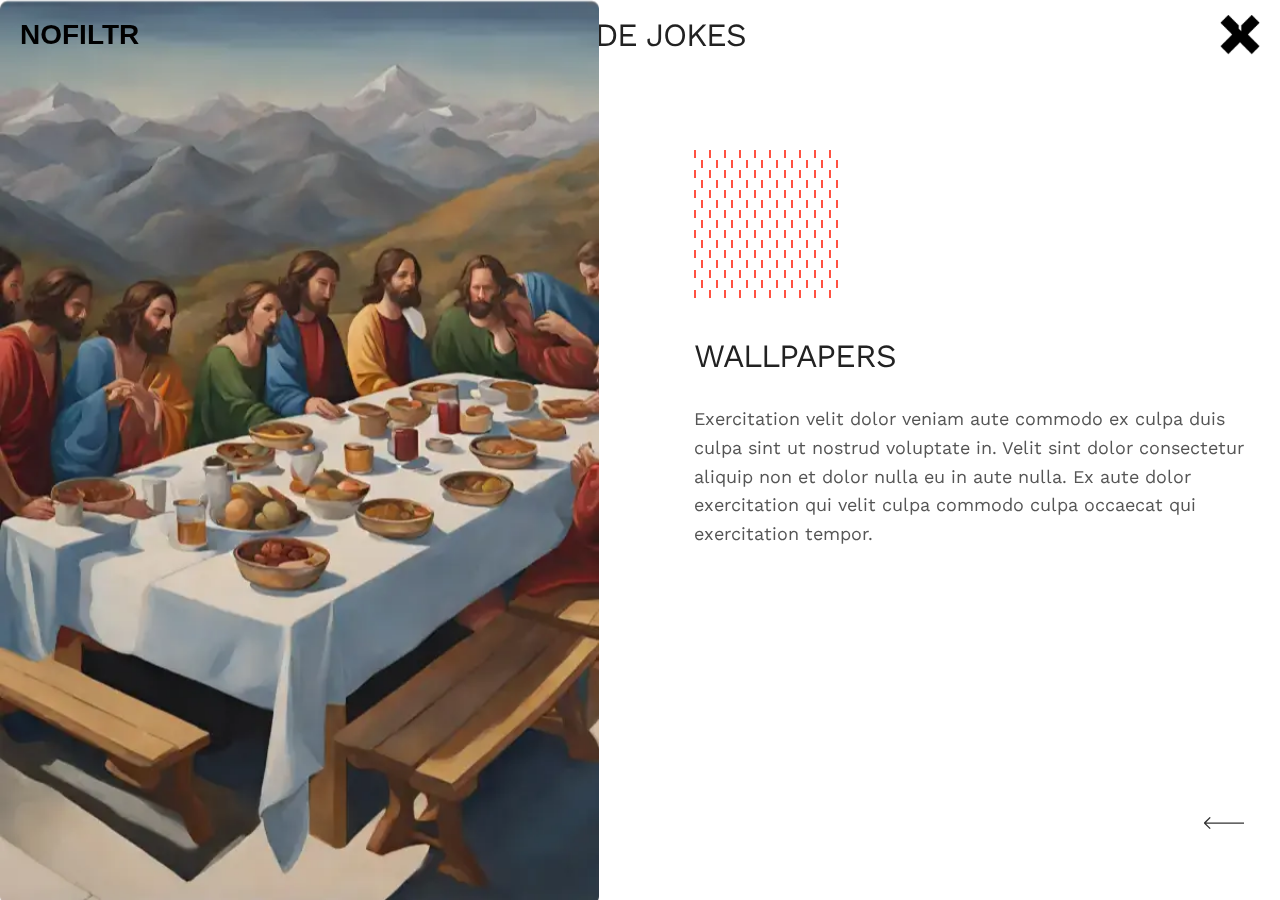
==== commit 5b5c36ec: "Added roster page and its styling" ====
--- a/inside-jokes.html
+++ b/inside-jokes.html
@@ -46,10 +46,7 @@
 								sint ut nostrud voluptate in. Velit sint dolor consectetur
 								aliquip non et dolor nulla eu in aute nulla. Ex aute dolor
 								exercitation qui velit culpa commodo culpa occaecat qui
-								exercitation tempor. Anim anim aute elit amet quis sint aute ad
-								incididunt in. Excepteur enim exercitation ipsum laborum
-								pariatur incididunt laboris commodo. Quis Lorem ullamco labore
-								eu. Esse nulla cupidatat dolor nulla irure Lorem.
+								exercitation tempor.
 							</p>
 						</div>
 					</div>
@@ -62,10 +59,7 @@
 								sint ut nostrud voluptate in. Velit sint dolor consectetur
 								aliquip non et dolor nulla eu in aute nulla. Ex aute dolor
 								exercitation qui velit culpa commodo culpa occaecat qui
-								exercitation tempor. Anim anim aute elit amet quis sint aute ad
-								incididunt in. Excepteur enim exercitation ipsum laborum
-								pariatur incididunt laboris commodo. Quis Lorem ullamco labore
-								eu. Esse nulla cupidatat dolor nulla irure Lorem.
+								exercitation tempor.
 							</p>
 						</div>
 					</div>
@@ -78,10 +72,7 @@
 								sint ut nostrud voluptate in. Velit sint dolor consectetur
 								aliquip non et dolor nulla eu in aute nulla. Ex aute dolor
 								exercitation qui velit culpa commodo culpa occaecat qui
-								exercitation tempor. Anim anim aute elit amet quis sint aute ad
-								incididunt in. Excepteur enim exercitation ipsum laborum
-								pariatur incididunt laboris commodo. Quis Lorem ullamco labore
-								eu. Esse nulla cupidatat dolor nulla irure Lorem.
+								exercitation tempor.
 							</p>
 						</div>
 					</div>
@@ -94,10 +85,7 @@
 								sint ut nostrud voluptate in. Velit sint dolor consectetur
 								aliquip non et dolor nulla eu in aute nulla. Ex aute dolor
 								exercitation qui velit culpa commodo culpa occaecat qui
-								exercitation tempor. Anim anim aute elit amet quis sint aute ad
-								incididunt in. Excepteur enim exercitation ipsum laborum
-								pariatur incididunt laboris commodo. Quis Lorem ullamco labore
-								eu. Esse nulla cupidatat dolor nulla irure Lorem.
+								exercitation tempor.
 							</p>
 						</div>
 					</div>
--- a/css/app.css
+++ b/css/app.css
@@ -245,7 +245,7 @@
 
 #menu-bar {
 	width: 100%;
-	height: 55px;
+	height: 70px;
 	position: fixed;
 	/* background-color: #fff; */
 	top: 0;
@@ -255,10 +255,14 @@
 	z-index: 2;
 	transition-property: background-color;
 	transition-duration: 200ms;
+	display: flex;
+	justify-content: space-between;
+	align-items: center;
+	padding: 0 20px;
 }
 @media screen and (max-width: 768px) {
 	#menu-bar {
-		height: 40px;
+		height: 70px;
 	}
 }
 
@@ -277,13 +281,9 @@
 } */
 
 #contact {
-	position: fixed;
-	top: 16px;
-	right: 25px;
-	transform-origin: right top;
-	color: #333;
-	font-size: 0.88889rem;
-	z-index: 2;
+	display: inherit;
+	position: relative;
+	z-index: 3;
 }
 @media screen and (max-width: 768px) {
 	#contact {
@@ -338,14 +338,10 @@
 }
 
 #logo {
-	position: absolute;
-	top: 50%;
-	transform: translateY(-50%);
-	left: 35px;
 	font-weight: 600;
 	color: #000;
 	font-family: "Libre Franklin", sans-serif;
-	font-size: 20px;
+	font-size: 28px;
 	line-height: 100%;
 }
 
@@ -667,22 +663,28 @@
 
 /* galler slide */
 .swiper-slide.work {
-	width: 30%;
+	width: 25%;
 	background: #eee;
 	transition-property: background-color;
 	transition-duration: 700ms;
 	transition-timing-function: ease;
 }
+@media (min-width: 1200px) and (max-width: 1599px) {
+	.swiper-slide.work {
+		width: 25%;
+	}
+}
 @media screen and (max-width: 768px) {
 	.swiper-slide.work {
 		transition-timing-function: linear;
 		transition-duration: 300ms;
+		width: 100%;
 	}
 }
 .swiper-slide.work .inner {
 	width: 100%;
 	position: absolute;
-	top: 50%;
+	top: 55%;
 	left: 50%;
 	padding-left: 50px;
 	transform: translate3d(-50%, -50%, 0);
@@ -693,8 +695,8 @@
 }
 @media screen and (max-width: 768px) {
 	.swiper-slide.work .inner {
-		padding-left: 0;
-		width: 70%;
+		padding-left: 30px;
+		width: 100%;
 	}
 }
 .swiper-slide.work .inner a {
@@ -1028,19 +1030,30 @@
 .swiper-slide.service {
 	width: 60%;
 	min-width: 500px;
-	padding: 0 95px;
-	border-left: 1px solid #ddd;
-}
-@media screen and (max-width: 768px) {
+	padding: 120px 95px 0;
+	/* border-left: 1px solid #ddd; */
+}
+@media screen and (max-width: 1024px) {
 	.swiper-slide.service {
-		padding: 0 55px;
+		padding: 80px 55px 0;
 		width: 100%;
+	}
+}
+@media screen and (max-width: 768px) {
+	.swiper-slide.service {
+		padding: 80px 55px 0;
+		width: 90%;
 	}
 }
 .swiper-slide.service .inner {
 	position: relative;
-	top: 90px;
+	top: 30px;
 	/* transform: translate3d(0, -50%, 0); */
+}
+@media (max-width: 767px) {
+	.swiper-slide.service .inner {
+		width: 80%;
+	}
 }
 .swiper-slide.service .inner .icon {
 	width: 150px;
@@ -1073,8 +1086,8 @@
 }
 
 .swiper-slide.service.last {
-	border-right: 1px solid #ddd;
-	border-left: 1px solid #ddd;
+	/* border-right: 1px solid #ddd;
+	border-left: 1px solid #ddd; */
 }
 
 .swiper-slide.clients {
@@ -1510,13 +1523,13 @@
 
 @media screen and (max-height: 700px) and (max-width: 1023px) {
 	.swiper-slide.work {
-		width: 100%;
+		width: 50%;
 	}
 }
 
 @media screen and (max-height: 700px) {
 	.swiper-slide.work .inner {
-		top: 46%;
+		top: 55%;
 	}
 	.swiper-slide.work .inner p.meta {
 		display: none;
@@ -1524,7 +1537,7 @@
 	.swiper-slide.work .inner a img,
 	.swiper-slide.work .inner a video {
 		width: auto;
-		max-height: 300px;
+		max-height: 500px;
 	}
 	.swiper-slide.work .inner h2 {
 		font-size: 1.42383rem;
@@ -1868,9 +1881,18 @@
 .inner-top {
 	position: fixed;
 	top: 0;
-	left: 475px;
-	z-index: 9;
-	padding-left: 95px;
+	left: 0;
+	z-index: 1;
+	padding-left: 0;
+	text-align: center;
+	width: 100%;
+	display: flex;
+	justify-content: center;
+	align-items: center;
+	height: 70px;
+}
+.inner-top h2 {
+	margin: 0;
 }
 .small-text {
 	color: #999;
